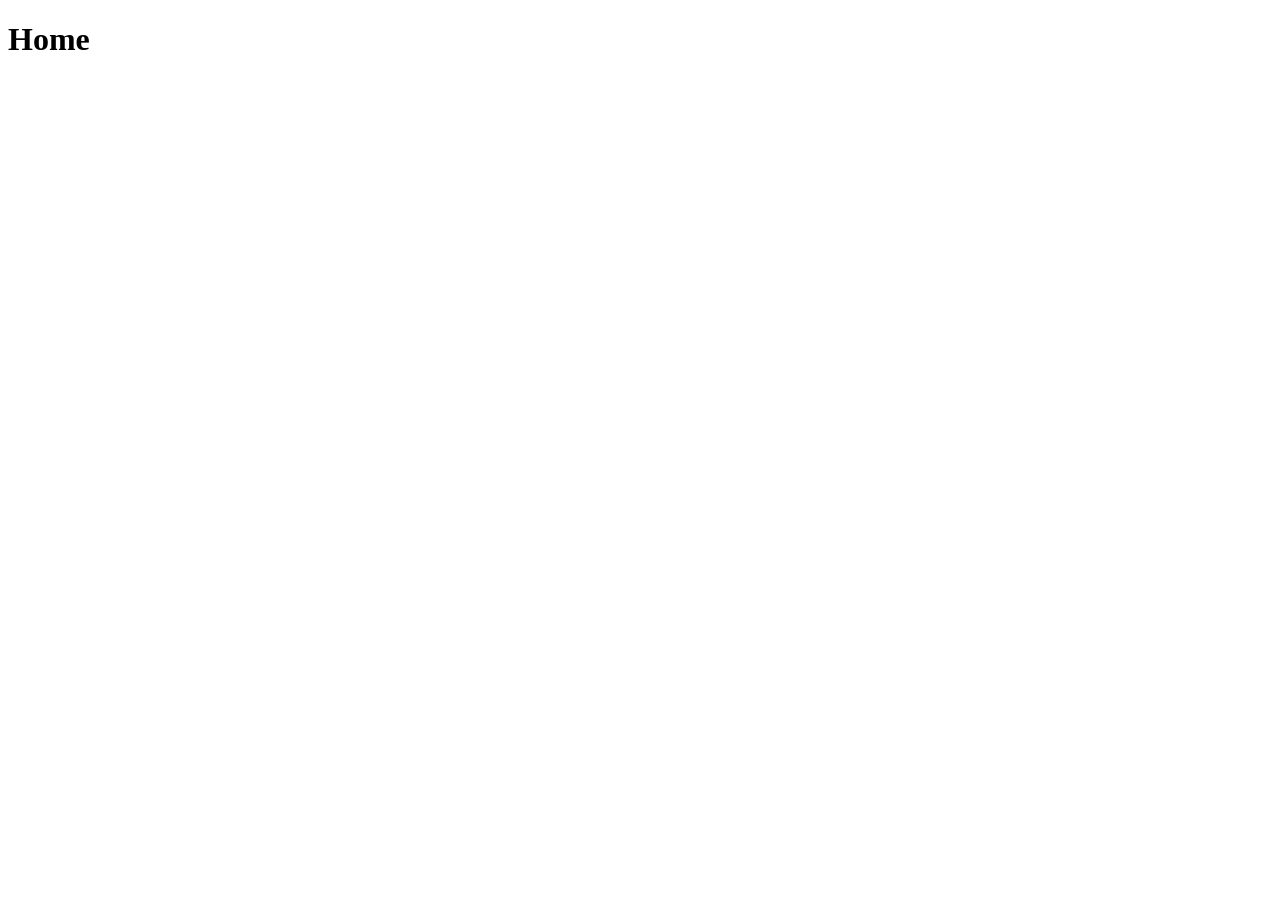
==== public/index.html @ 81fbd322 "initial commit" ====
<!DOCTYPE html>
<html lang="en">

<head>
  <meta charset="UTF-8">
  <meta name="viewport" content="width=device-width, initial-scale=1.0">
  <link rel="stylesheet" href="styles/style.css">
  <script type="module" src="scripts/main.js"></script>
  <title>Home</title>
</head>

<body>
  <h1>Home</h1>
</body>

</html>
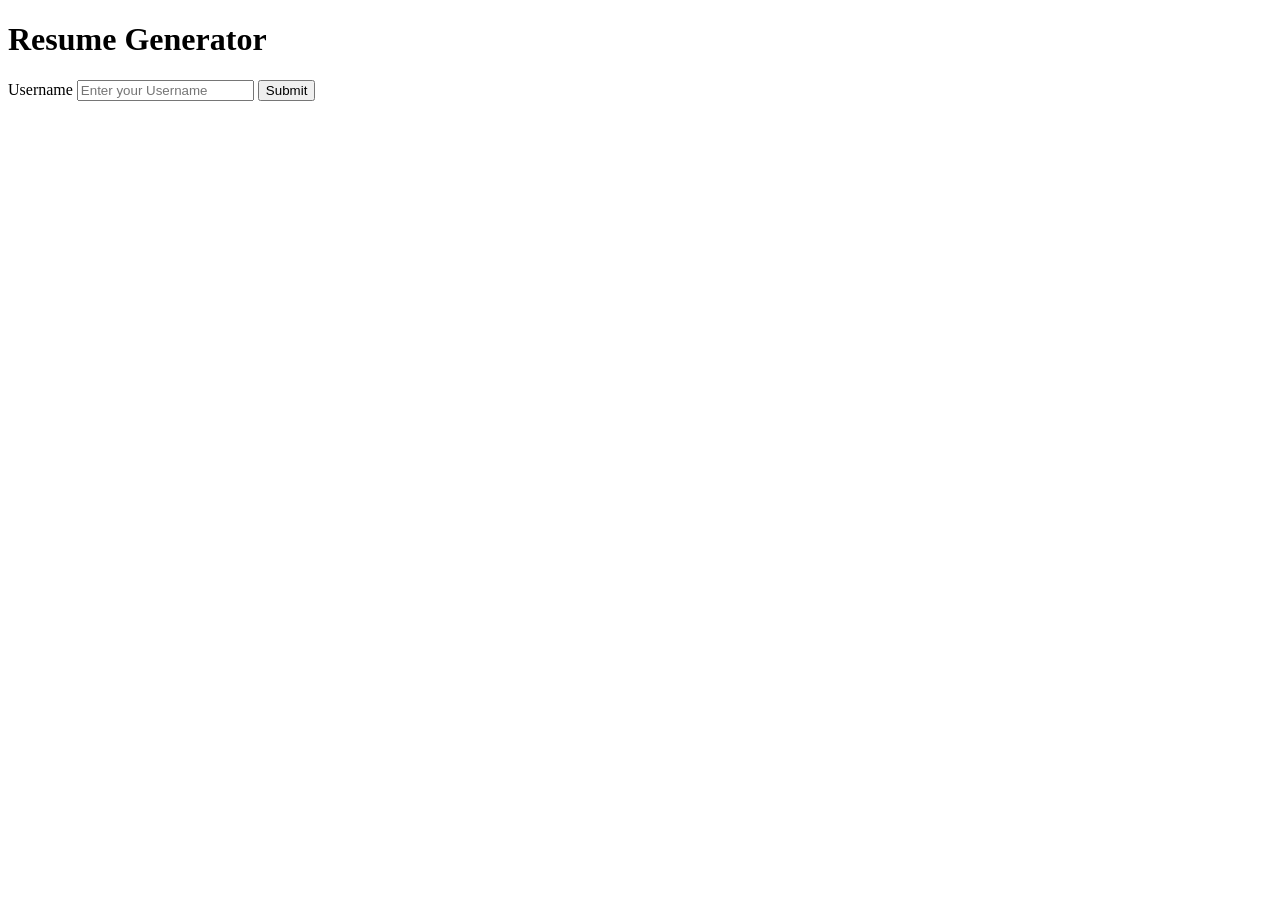
==== commit b0291d08: "adds a basic html form and also git hooks" ====
--- a/public/index.html
+++ b/public/index.html
@@ -10,7 +10,17 @@
 </head>
 
 <body>
-  <h1>Home</h1>
+  <header>
+    <h1>Resume Generator</h1>
+  </header>
+
+  <main>
+    <form>
+      <label for="username">Username</label>
+      <input type="text" name="username" id="username" placeholder="Enter your Username">
+      <button type="submit">Submit</button>
+    </form>
+  </main>
 </body>
 
 </html>
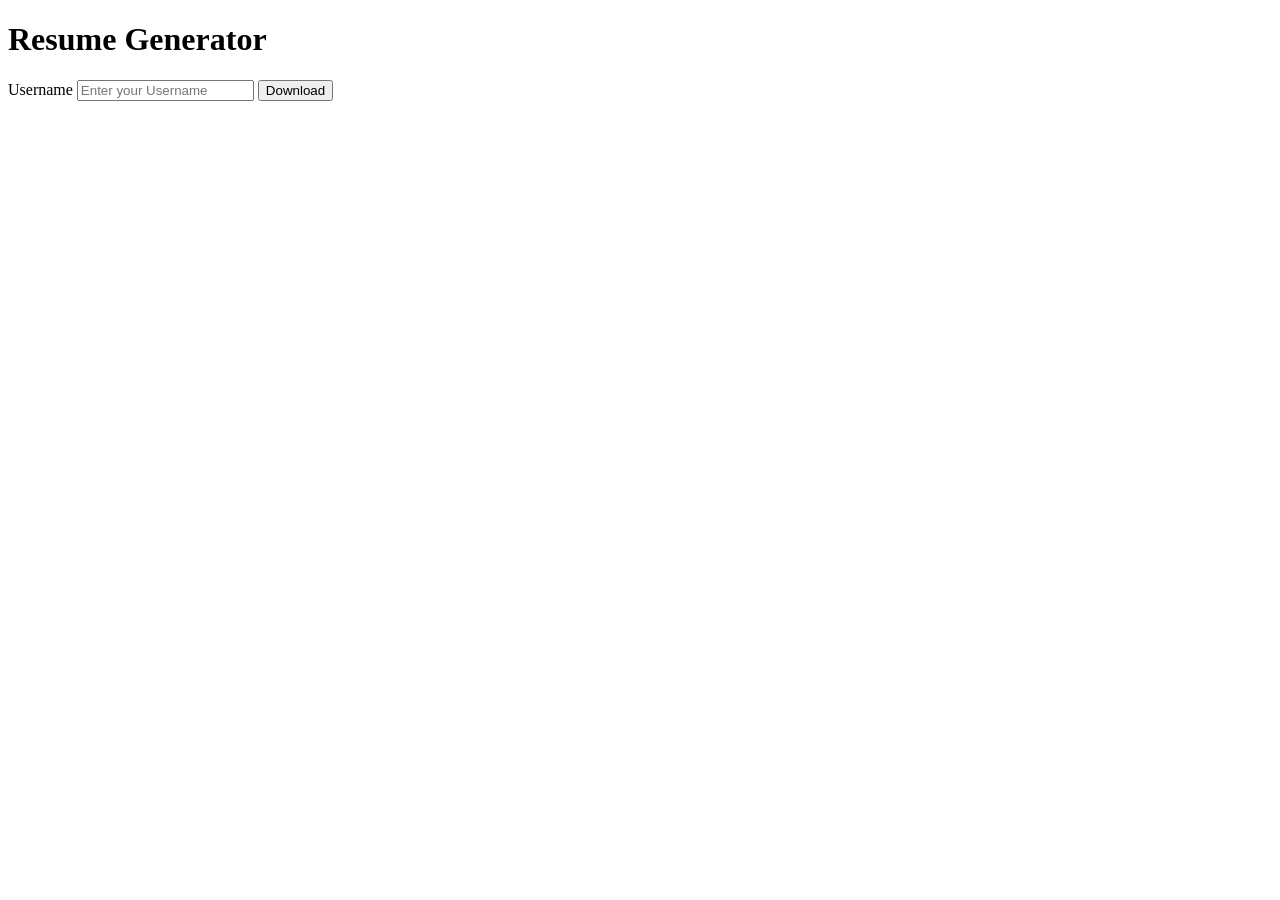
==== commit 2a2a2df8: "feat: implement resume download flow (frontend + backend) - Added POST /download route with handler " ====
--- a/public/index.html
+++ b/public/index.html
@@ -18,7 +18,7 @@
     <form>
       <label for="username">Username</label>
       <input type="text" name="username" id="username" placeholder="Enter your Username">
-      <button type="submit">Submit</button>
+      <button type="submit" id="download-btn">Download</button>
     </form>
   </main>
 </body>
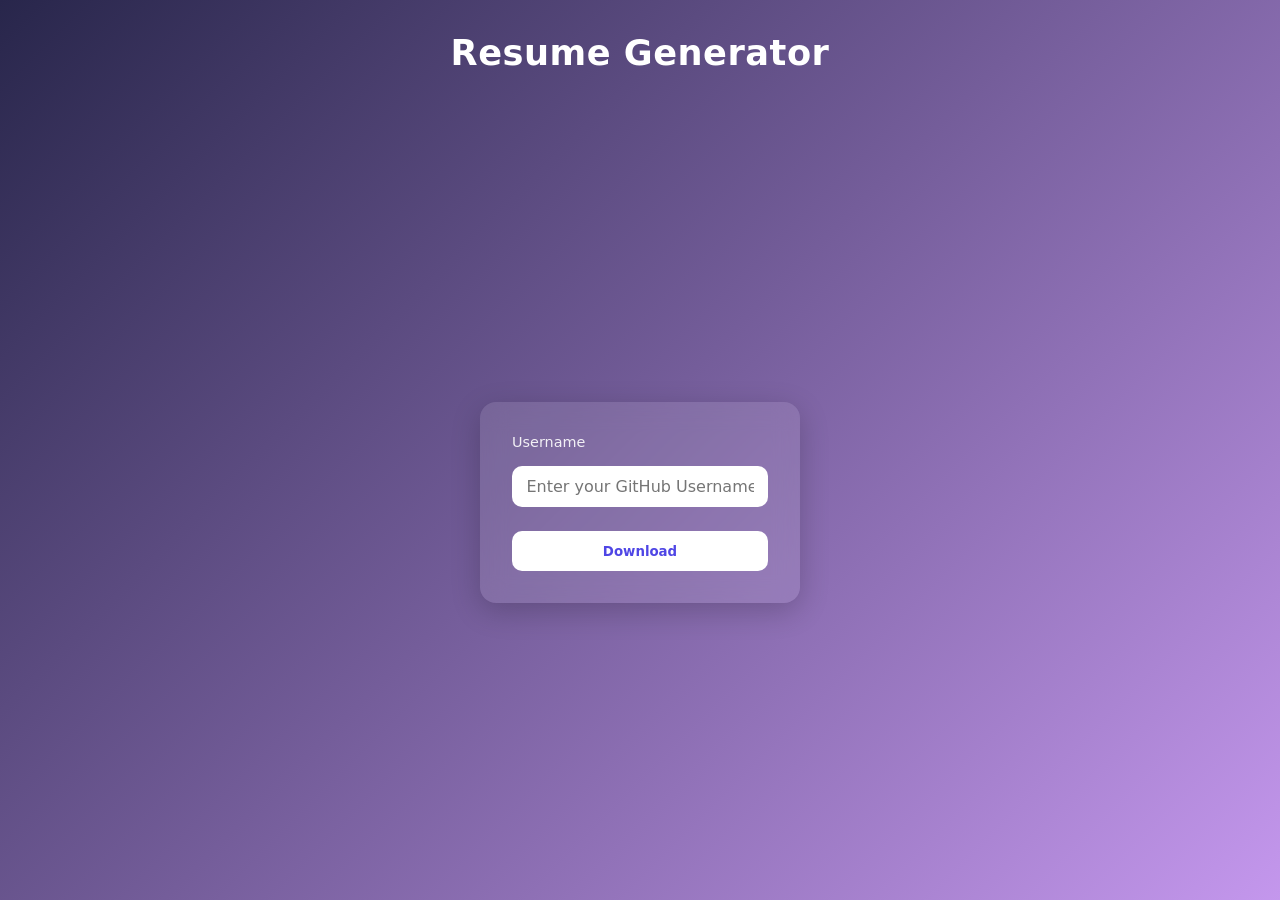
==== commit a814a0db: "adds minimal userfriendly css" ====
--- a/public/index.html
+++ b/public/index.html
@@ -17,7 +17,7 @@
   <main>
     <form>
       <label for="username">Username</label>
-      <input type="text" name="username" id="username" placeholder="Enter your Username">
+      <input type="text" name="username" id="username" placeholder="Enter your GitHub Username">
       <button type="submit" id="download-btn">Download</button>
     </form>
   </main>
--- a/public/styles/style.css
+++ b/public/styles/style.css
@@ -0,0 +1,94 @@
+
+* {
+  margin: 0;
+  padding: 0;
+  box-sizing: border-box;
+  font-family: system-ui, -apple-system, BlinkMacSystemFont, 'Segoe UI', Roboto, Oxygen, Ubuntu, Cantarell, 'Open Sans', 'Helvetica Neue', sans-serif;
+}
+
+
+body {
+  height: 100vh;
+  background: linear-gradient(135deg, #28264b, #c497ed);
+  display: flex;
+  flex-direction: column;
+  color: #fff;
+}
+
+
+header {
+  text-align: center;
+  padding: 2rem 1rem;
+}
+
+header h1 {
+  font-size: 2.2rem;
+  font-weight: 600;
+  letter-spacing: 0.5px;
+}
+
+
+main {
+  flex: 1;
+  display: flex;
+  justify-content: center;
+  align-items: center;
+}
+
+
+form {
+  background: rgba(255, 255, 255, 0.1);
+  backdrop-filter: blur(12px);
+  padding: 2rem;
+  border-radius: 16px;
+  width: 320px;
+  display: flex;
+  flex-direction: column;
+  gap: 1rem;
+  box-shadow: 0 8px 30px rgba(0, 0, 0, 0.2);
+}
+
+
+label {
+  font-size: 0.9rem;
+  opacity: 0.9;
+}
+
+
+input {
+  padding: 0.7rem 0.9rem;
+  border-radius: 10px;
+  border: none;
+  outline: none;
+  font-size: 1rem;
+  transition: 0.2s ease;
+}
+
+
+input:focus {
+  box-shadow: 0 0 0 2px #c4b5fd;
+}
+
+
+button {
+  margin-top: 0.5rem;
+  padding: 0.8rem;
+  border-radius: 10px;
+  border: none;
+  background: #fff;
+  color: #4f46e5;
+  font-weight: 600;
+  cursor: pointer;
+  transition: all 0.2s ease;
+}
+
+
+button:hover {
+  background: #e0e7ff;
+  transform: translateY(-1px);
+}
+
+button:active {
+  transform: scale(0.98);
+}
+
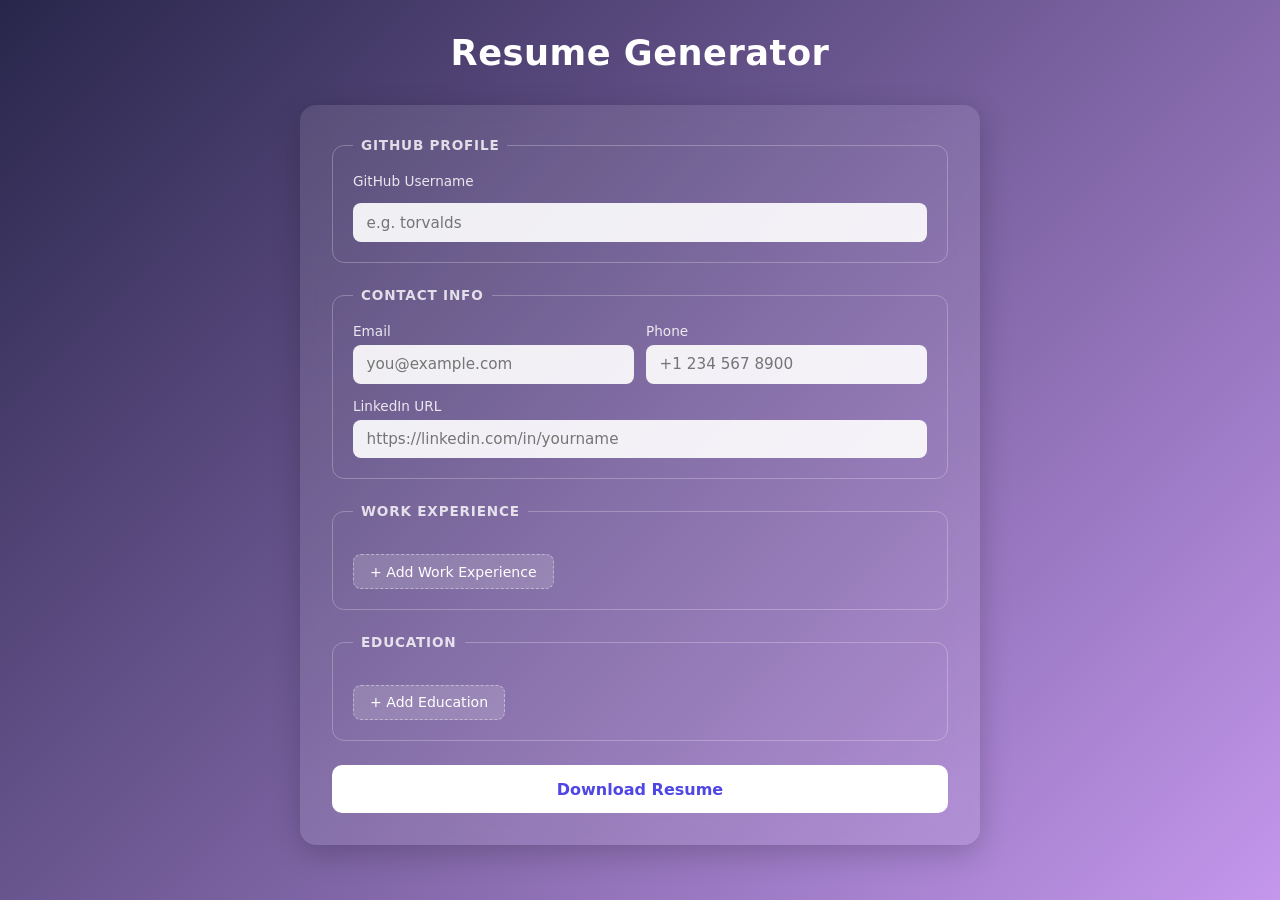
==== commit b867442a: "- Added dynamic **Work Experience** and **Education** sections with reusable templates - Introduced " ====
--- a/public/index.html
+++ b/public/index.html
@@ -1,26 +1,181 @@
 <!DOCTYPE html>
 <html lang="en">
+  <head>
+    <meta charset="UTF-8">
+    <meta name="viewport" content="width=device-width, initial-scale=1.0">
+    <link rel="stylesheet" href="styles/style.css">
+    <script type="module" src="scripts/main.js"></script>
+    <title>Resume Generator</title>
+  </head>
 
-<head>
-  <meta charset="UTF-8">
-  <meta name="viewport" content="width=device-width, initial-scale=1.0">
-  <link rel="stylesheet" href="styles/style.css">
-  <script type="module" src="scripts/main.js"></script>
-  <title>Home</title>
-</head>
+  <body>
+    <header>
+      <h1>Resume Generator</h1>
+    </header>
 
-<body>
-  <header>
-    <h1>Resume Generator</h1>
-  </header>
+    <template id="tpl-work-entry">
+      <div class="entry">
+        <div class="entry-header">
+          <span class="entry-label"></span>
+          <button type="button" class="remove-btn">Remove</button>
+        </div>
+        <div class="field-row">
+          <div class="field">
+            <label>Company Name</label>
+            <input type="text" class="we-company" placeholder="Google">
+          </div>
+          <div class="field">
+            <label>Job Title</label>
+            <input type="text" class="we-title" placeholder="Software Engineer">
+          </div>
+        </div>
+        <div class="field-row">
+          <div class="field">
+            <label>Employment Type</label>
+            <select class="we-type">
+              <option value="Full-time">Full-time</option>
+              <option value="Part-time">Part-time</option>
+              <option value="Internship">Internship</option>
+              <option value="Freelance">Freelance</option>
+            </select>
+          </div>
+          <div class="field">
+            <label>Start Date</label>
+            <input type="month" class="we-start">
+          </div>
+          <div class="field end-date-field">
+            <label>End Date</label>
+            <input type="month" class="we-end">
+          </div>
+        </div>
+        <div class="field checkbox-field">
+          <label><input type="checkbox" class="we-current"> Currently working
+            here</label>
+        </div>
+        <div class="field">
+          <label>Responsibilities / Description</label>
+          <textarea
+            class="we-desc"
+            rows="3"
+            placeholder="Key responsibilities, achievements..."
+          ></textarea>
+        </div>
+      </div>
+    </template>
 
-  <main>
-    <form>
-      <label for="username">Username</label>
-      <input type="text" name="username" id="username" placeholder="Enter your GitHub Username">
-      <button type="submit" id="download-btn">Download</button>
-    </form>
-  </main>
-</body>
+    <template id="tpl-education-entry">
+      <div class="entry">
+        <div class="entry-header">
+          <span class="entry-label"></span>
+          <button type="button" class="remove-btn">Remove</button>
+        </div>
+        <div class="field-row">
+          <div class="field">
+            <label>Institution</label>
+            <input type="text" class="ed-institution" placeholder="MIT">
+          </div>
+          <div class="field">
+            <label>Education Level</label>
+            <select class="ed-level">
+              <option value="Bachelor">Bachelor</option>
+              <option value="Master">Master</option>
+              <option value="PhD">PhD</option>
+              <option value="Diploma">Diploma</option>
+            </select>
+          </div>
+        </div>
+        <div class="field-row">
+          <div class="field">
+            <label>Degree</label>
+            <input
+              type="text"
+              class="ed-degree"
+              placeholder="B.Sc. Computer Science"
+            >
+          </div>
+          <div class="field">
+            <label>Field of Study</label>
+            <input type="text" class="ed-field" placeholder="Computer Science">
+          </div>
+        </div>
+        <div class="field-row">
+          <div class="field">
+            <label>Start Date</label>
+            <input type="month" class="ed-start">
+          </div>
+          <div class="field">
+            <label>End Date</label>
+            <input type="month" class="ed-end">
+          </div>
+        </div>
+      </div>
+    </template>
 
-</html>+    <main>
+      <form id="resume-form">
+        <fieldset>
+          <legend>GitHub Profile</legend>
+          <label for="username">GitHub Username</label>
+          <input
+            type="text"
+            name="username"
+            id="username"
+            placeholder="e.g. torvalds"
+            required
+          >
+        </fieldset>
+
+        <fieldset>
+          <legend>Contact Info</legend>
+          <div class="field-row">
+            <div class="field">
+              <label for="email">Email</label>
+              <input
+                type="email"
+                name="email"
+                id="email"
+                placeholder="you@example.com"
+              >
+            </div>
+            <div class="field">
+              <label for="phone">Phone</label>
+              <input
+                type="tel"
+                name="phone"
+                id="phone"
+                placeholder="+1 234 567 8900"
+              >
+            </div>
+          </div>
+          <div class="field">
+            <label for="linkedin">LinkedIn URL</label>
+            <input
+              type="url"
+              name="linkedin"
+              id="linkedin"
+              placeholder="https://linkedin.com/in/yourname"
+            >
+          </div>
+        </fieldset>
+
+        <fieldset>
+          <legend>Work Experience</legend>
+          <div id="work-entries"></div>
+          <button type="button" id="add-work" class="add-btn">
+            + Add Work Experience
+          </button>
+        </fieldset>
+
+        <fieldset>
+          <legend>Education</legend>
+          <div id="education-entries"></div>
+          <button type="button" id="add-education" class="add-btn">
+            + Add Education
+          </button>
+        </fieldset>
+
+        <button type="submit" id="download-btn">Download Resume</button>
+      </form>
+    </main>
+  </body>
+</html>
--- a/public/styles/style.css
+++ b/public/styles/style.css
@@ -1,24 +1,24 @@
-
 * {
   margin: 0;
   padding: 0;
   box-sizing: border-box;
-  font-family: system-ui, -apple-system, BlinkMacSystemFont, 'Segoe UI', Roboto, Oxygen, Ubuntu, Cantarell, 'Open Sans', 'Helvetica Neue', sans-serif;
-}
-
+  font-family:
+    system-ui, -apple-system, BlinkMacSystemFont, "Segoe UI", Roboto, Oxygen,
+    Ubuntu, Cantarell, "Open Sans", "Helvetica Neue", sans-serif;
+}
 
 body {
-  height: 100vh;
+  min-height: 100vh;
   background: linear-gradient(135deg, #28264b, #c497ed);
   display: flex;
   flex-direction: column;
   color: #fff;
-}
-
+  padding-bottom: 2rem;
+}
 
 header {
   text-align: center;
-  padding: 2rem 1rem;
+  padding: 2rem 1rem 1rem;
 }
 
 header h1 {
@@ -27,68 +27,190 @@
   letter-spacing: 0.5px;
 }
 
-
 main {
-  flex: 1;
   display: flex;
   justify-content: center;
-  align-items: center;
-}
-
+  padding: 1rem;
+}
 
 form {
   background: rgba(255, 255, 255, 0.1);
   backdrop-filter: blur(12px);
   padding: 2rem;
   border-radius: 16px;
-  width: 320px;
-  display: flex;
-  flex-direction: column;
-  gap: 1rem;
+  width: 100%;
+  max-width: 680px;
+  display: flex;
+  flex-direction: column;
+  gap: 1.5rem;
   box-shadow: 0 8px 30px rgba(0, 0, 0, 0.2);
 }
 
+fieldset {
+  border: 1px solid rgba(255, 255, 255, 0.25);
+  border-radius: 12px;
+  padding: 1.25rem;
+  display: flex;
+  flex-direction: column;
+  gap: 0.9rem;
+}
+
+legend {
+  font-size: 0.85rem;
+  font-weight: 600;
+  text-transform: uppercase;
+  letter-spacing: 0.8px;
+  opacity: 0.8;
+  padding: 0 0.5rem;
+}
+
+.field {
+  display: flex;
+  flex-direction: column;
+  gap: 0.35rem;
+  flex: 1;
+}
+
+.field-row {
+  display: flex;
+  gap: 0.75rem;
+  flex-wrap: wrap;
+}
+
+.field-row .field {
+  min-width: 140px;
+}
 
 label {
-  font-size: 0.9rem;
-  opacity: 0.9;
-}
-
-
-input {
-  padding: 0.7rem 0.9rem;
-  border-radius: 10px;
+  font-size: 0.85rem;
+  opacity: 0.85;
+}
+
+input,
+select,
+textarea {
+  padding: 0.65rem 0.85rem;
+  border-radius: 8px;
   border: none;
   outline: none;
-  font-size: 1rem;
-  transition: 0.2s ease;
-}
-
-
-input:focus {
+  font-size: 0.95rem;
+  background: rgba(255, 255, 255, 0.9);
+  color: #1e1b4b;
+  transition: box-shadow 0.2s ease;
+  width: 100%;
+}
+
+input:focus,
+select:focus,
+textarea:focus {
   box-shadow: 0 0 0 2px #c4b5fd;
 }
 
-
-button {
-  margin-top: 0.5rem;
-  padding: 0.8rem;
+textarea {
+  resize: vertical;
+  font-family: inherit;
+}
+
+select {
+  cursor: pointer;
+}
+
+.checkbox-field label {
+  display: flex;
+  align-items: center;
+  gap: 0.5rem;
+  cursor: pointer;
+  font-size: 0.9rem;
+}
+
+.checkbox-field input[type="checkbox"] {
+  width: auto;
+  padding: 0;
+  accent-color: #4f46e5;
+}
+
+/* Dynamic entries */
+.entry {
+  background: rgba(255, 255, 255, 0.08);
+  border-radius: 10px;
+  padding: 1rem;
+  display: flex;
+  flex-direction: column;
+  gap: 0.75rem;
+  margin-bottom: 0.75rem;
+}
+
+.entry-header {
+  display: flex;
+  justify-content: space-between;
+  align-items: center;
+  font-size: 0.9rem;
+  font-weight: 600;
+  opacity: 0.9;
+}
+
+.remove-btn {
+  margin: 0;
+  padding: 0.3rem 0.75rem;
+  font-size: 0.8rem;
+  font-weight: 500;
+  background: rgba(255, 255, 255, 0.15);
+  color: #fff;
+  border: 1px solid rgba(255, 255, 255, 0.3);
+  border-radius: 6px;
+  cursor: pointer;
+  transition: background 0.2s;
+}
+
+.remove-btn:hover {
+  background: rgba(239, 68, 68, 0.4);
+  transform: none;
+}
+
+.add-btn {
+  margin: 0;
+  padding: 0.55rem 1rem;
+  font-size: 0.88rem;
+  font-weight: 500;
+  background: rgba(255, 255, 255, 0.15);
+  color: #fff;
+  border: 1px dashed rgba(255, 255, 255, 0.4);
+  border-radius: 8px;
+  cursor: pointer;
+  transition: background 0.2s;
+  align-self: flex-start;
+}
+
+.add-btn:hover {
+  background: rgba(255, 255, 255, 0.25);
+  transform: none;
+}
+
+/* Submit button */
+#download-btn {
+  margin: 0;
+  padding: 0.9rem;
   border-radius: 10px;
   border: none;
   background: #fff;
   color: #4f46e5;
   font-weight: 600;
+  font-size: 1rem;
   cursor: pointer;
   transition: all 0.2s ease;
 }
 
-
-button:hover {
+#download-btn:hover {
   background: #e0e7ff;
   transform: translateY(-1px);
 }
 
-button:active {
+#download-btn:active {
   transform: scale(0.98);
 }
 
+#download-btn:disabled {
+  opacity: 0.6;
+  cursor: not-allowed;
+  transform: none;
+}
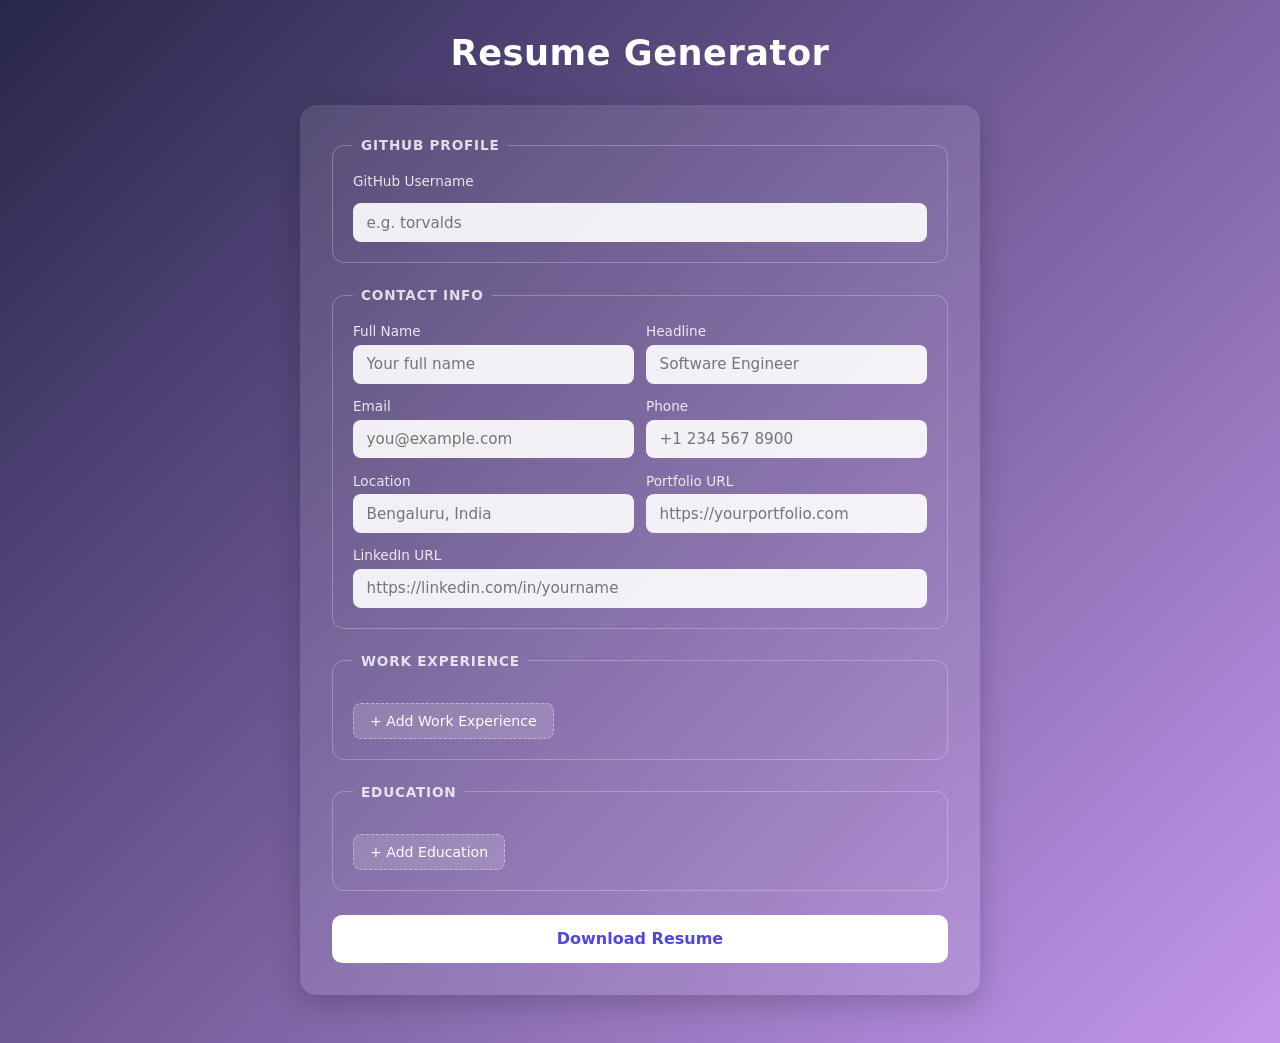
==== commit fed6a0e8: "using local ollama" ====
--- a/public/index.html
+++ b/public/index.html
@@ -129,6 +129,26 @@
           <legend>Contact Info</legend>
           <div class="field-row">
             <div class="field">
+              <label for="full_name">Full Name</label>
+              <input
+                type="text"
+                name="full_name"
+                id="full_name"
+                placeholder="Your full name"
+              >
+            </div>
+            <div class="field">
+              <label for="headline">Headline</label>
+              <input
+                type="text"
+                name="headline"
+                id="headline"
+                placeholder="Software Engineer"
+              >
+            </div>
+          </div>
+          <div class="field-row">
+            <div class="field">
               <label for="email">Email</label>
               <input
                 type="email"
@@ -144,6 +164,26 @@
                 name="phone"
                 id="phone"
                 placeholder="+1 234 567 8900"
+              >
+            </div>
+          </div>
+          <div class="field-row">
+            <div class="field">
+              <label for="location">Location</label>
+              <input
+                type="text"
+                name="location"
+                id="location"
+                placeholder="Bengaluru, India"
+              >
+            </div>
+            <div class="field">
+              <label for="portfolio">Portfolio URL</label>
+              <input
+                type="url"
+                name="portfolio"
+                id="portfolio"
+                placeholder="https://yourportfolio.com"
               >
             </div>
           </div>
